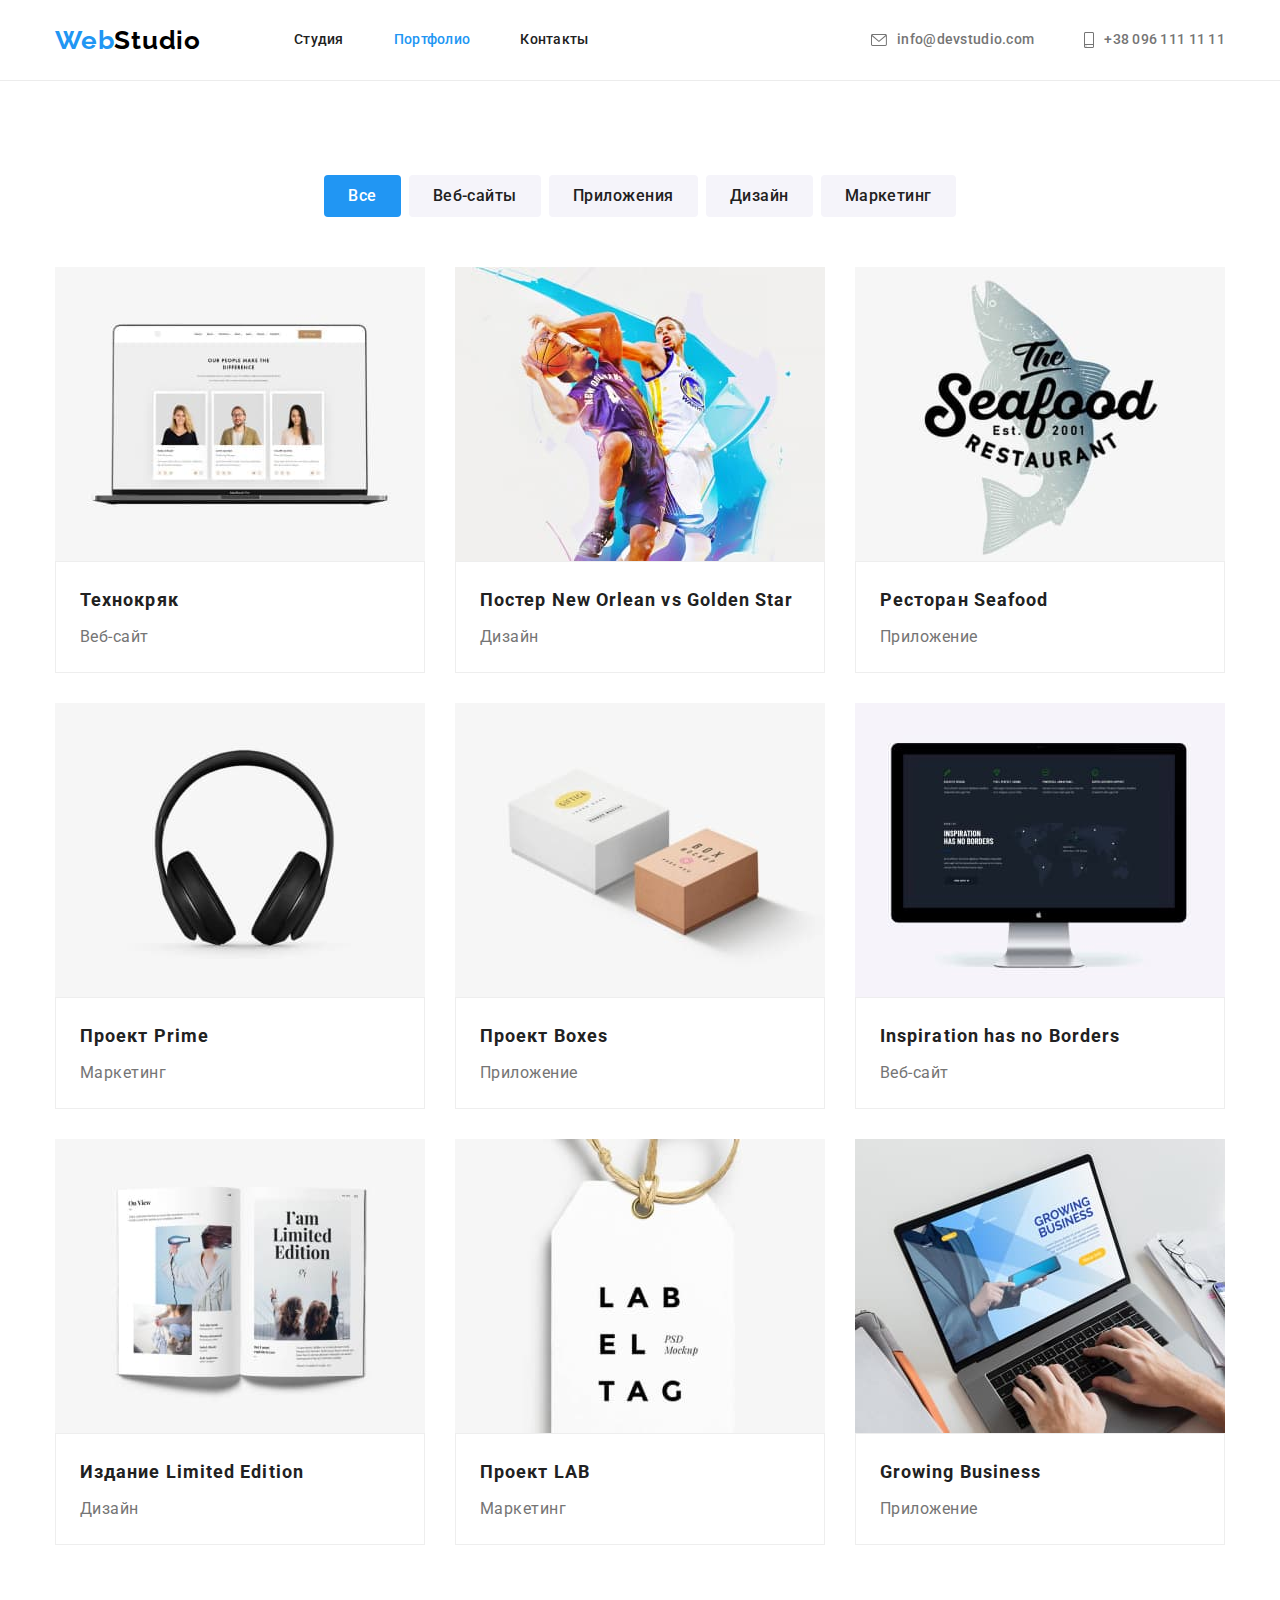
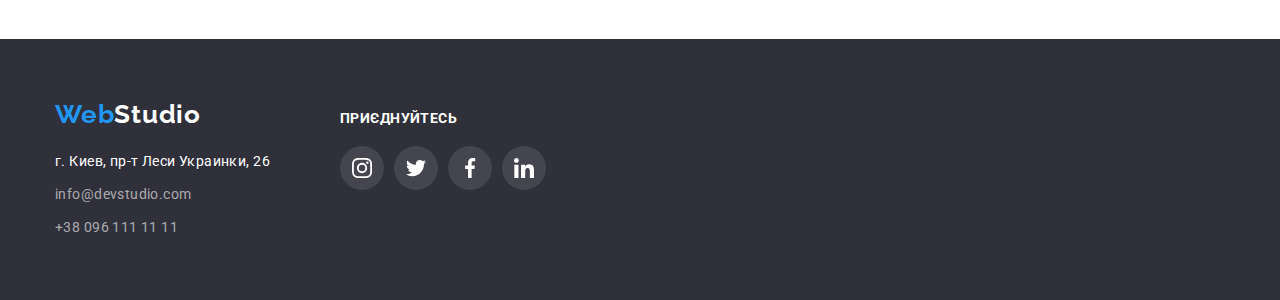
==== portfolio.html @ 7f467da7 "дз-5" ====
<!DOCTYPE html>
<html lang="en">

<head>
    <meta charset="UTF-8">
    <meta http-equiv="X-UA-Compatible" content="IE=edge">
    <meta name="viewport" content="width=device-width, initial-scale=1.0">
    <title>Document</title>
    <link rel="preconnect" href="https://fonts.googleapis.com">
    <link rel="preconnect" href="https://fonts.gstatic.com" crossorigin>
    <link
        href="https://fonts.googleapis.com/css2?family=Raleway:wght@700&family=Roboto:wght@400;500;700;900&display=swap"
        rel="stylesheet">
        <link rel="stylesheet" href="https://cdnjs.cloudflare.com/ajax/libs/modern-normalize/1.1.0/modern-normalize.min.css">
    <link rel="stylesheet" href="./css/styles.css">
</head>

<body class="body">

    <header class="header">
        <div class="container">
        <nav class="header-nav">
            <a href="./index.html" class="header-logo link"><span class="logo-web">Web</span>Studio</a>
            <ul class="header-list list">
                <li class="header-item"><a href="./index.html" class="header-link link">Студия</a></li>
                <li class="header-item"><a href="" class="header-link current link">Портфолио</a></li>
                <li class="header-item"><a href="" class="header-link link">Контакты</a></li>
            </ul>
        </nav>
        <ul class="header-list list">
            <li class="header-item">
                <a href="mailto:info@devstudio.com" class="header-mailto link">
                    <svg class="icon-mailto" width="16" height="12">
                        <use href="./imges/icons.svg#icon-envelope"></use>
                    </svg>
                    info@devstudio.com</a>
            </li>
            <li class="header-item">
                <a href="tel:+380961111111" class="header-tel link">
                    <svg class="icon-tel" width="10" height="16">
                        <use href="./imges/icons.svg#icon-smartphone"></use>
                    </svg>
                    +38 096 111 11 11</a>
            </li>
        </ul>
        </div>
    </header>

    <main>
        <section class="portfolio section">
            <div class="container">
        <h1 class="visually-hidden">Портфолио</h1>
        <ul class="portfolio-btn-list list">
            <li><button type="button" class="portfolio-btn all">Все</button></li>
            <li><button type="button" class="portfolio-btn">Веб-сайты</button></li>
            <li><button type="button" class="portfolio-btn">Приложения</button></li>
            <li><button type="button" class="portfolio-btn">Дизайн</button></li>
            <li><button type="button" class="portfolio-btn">Маркетинг</button></li>
        </ul>
        <ul class="portfolio-img-list list">
            <li class="portfolio-item">
                <a href="" class="portfolio-link link">
                    <img src="./imges/portfolio-1.jpg" alt="компъютер с сайтом" width="370" height="294" class="portfolio-img">
                        <div class="box-portfolio"> 
                            <h2 class="portfolio-title-name">Технокряк</h2>
                            <p class="portfolio-text">Веб-сайт</p></div></a></li>
            <li class="portfolio-item">
                <a href="" class="portfolio-link link">
                    <img src="./imges/portfolio-2.jpg" alt="два баскетболиста" width="370" height="294" class="portfolio-img">
                        <div class="box-portfolio"> 
                            <h2 class="portfolio-title-name">Постер New Orlean vs Golden Star</h2>
                            <p class="portfolio-text">Дизайн</p></div></a></li>
            <li class="portfolio-item">
                <a href="" class="portfolio-link link">
                    <img src="./imges/portfolio-3.jpg" alt="логотип с рыбой" width="370" height="294"class="portfolio-img">
                        <div class="box-portfolio"> 
                            <h2 class="portfolio-title-name">Ресторан Seafood</h2>
                            <p class="portfolio-text">Приложение</p></div></a></li>
            <li class="portfolio-item">
                <a href="" class="portfolio-link link">
                    <img src="./imges/portfolio-4.jpg" alt="наушники" width="370" height="294"class="portfolio-img">
                        <div class="box-portfolio"> 
                            <h2 class="portfolio-title-name">Проект Prime</h2>
                            <p class="portfolio-text">Маркетинг</p></div></a></li>
            <li class="portfolio-item">
                <a href="" class="portfolio-link link">
                    <img src="./imges/portfolio-5.jpg" alt="две коробки" width="370" height="294"class="portfolio-img">
                        <div class="box-portfolio"> 
                            <h2 class="portfolio-title-name">Проект Boxes</h2>
                            <p class="portfolio-text">Приложение</p></div></a></li>
            <li class="portfolio-item">
                <a href="" class="portfolio-link link">
                    <img src="./imges/portfolio-6.jpg" alt="монитор компъютера" width="370" height="294"class="portfolio-img">
                        <div class="box-portfolio"> 
                            <h2 class="portfolio-title-name">Inspiration has no Borders</h2>
                            <p class="portfolio-text">Веб-сайт</p></div></a></li>
            <li class="portfolio-item">
                <a href="" class="portfolio-link link">
                    <img src="./imges/portfolio-7.jpg" alt="открытый журнал" width="370" height="294"class="portfolio-img">
                        <div class="box-portfolio"> 
                            <h2 class="portfolio-title-name">Издание Limited Edition</h2>
                            <p class="portfolio-text">Дизайн</p></div></a></li>
            <li class="portfolio-item">
                <a href="" class="portfolio-link link">
                    <img src="./imges/portfolio-8.jpg" alt="бирка" width="370" height="294"class="portfolio-img">
                        <div class="box-portfolio"> 
                            <h2 class="portfolio-title-name">Проект LAB</h2>
                        <p class="portfolio-text">Маркетинг</p></div></a></li>
            <li class="portfolio-item">
                <a href="" class="portfolio-link link">
                    <img src="./imges/portfolio-9.jpg" alt="ноутбук" width="370" height="294"class="portfolio-img">
                        <div class="box-portfolio"> 
                            <h2 class="portfolio-title-name">Growing Business</h2>
                        <p class="portfolio-text">Приложение</p></div></a></li>
        </ul>
        </div>
        </section>
    </main>

    <footer class="footer">
        <div class="footer-box container">
            <div class="footer-bloc">
                <a href="./index.html" class="header-logo-footer link"><span class="logo-web">Web</span>Studio</a>
                <address class="footer-address">
                    <ul class="footer-list list">
                        <li class="footer-item">
                            <a href="https://goo.gl/maps/8jE5HyTVYEjCZsJu9" target="_blank"
                                rel="noopener noreferrer nofollow" class="link-addres link">г. Киев, пр-т Леси Украинки,
                                26</a>
                        </li>
                        <li class="footer-item">
                            <a href="mailto:info@devstudio.com" class="footer-mailto link">info@devstudio.com</a>
                        </li>
                        <li class="footer-item">
                            <a href="tel:+380961111111" class="footer-tel link">+38 096 111 11 11</a>
                        </li>
                    </ul>
                </address>
            </div>
            <div class="social-networks">
                <h3 class="social-networks-title">приєднуйтесь</h3>
                <ul class="social-networks-list list">
                    <li class="social-networks-item">
                        <a href="" class="social-networks-link link">
                            <svg class="social-networks-icon" width="20" height="20">
                                <use href="./imges/icons.svg#icon-instagram"></use>
                            </svg>
                        </a>
                    </li>
                    <li class="social-networks-item">
                        <a href="" class="social-networks-link link">
                            <svg class="social-networks-icon" width="20" height="20">
                                <use href="./imges/icons.svg#icon-twitter"></use>
                            </svg></a>
                    </li>
                    <li class="social-networks-item">
                        <a href="" class="social-networks-link link">
                            <svg class="social-networks-icon" width="20" height="20">
                                <use href="./imges/icons.svg#icon-facebook"></use>
                        </a>
                    </li>
                    <li class="social-networks-item">
                        <a href="" class="social-networks-link link">
                            <svg class="social-networks-icon" width="20" height="20">
                                <use href="./imges/icons.svg#icon-linkedin"></use></a>
                    </li>
                </ul>
            </div>
        </div>
    </footer>
    </body>
    
    </html>
---- css/styles.css ----
:root{
    --color-text:#757575;
    --color-title:#212121;
    --color-link: #2196F3;
}

.body{
    font-family:'Roboto', sans-serif;

}

.container{
        /* width: 100%;
        max-width: 1200px; */
        width: 1200px;
        margin-left: auto;
        margin-right: auto;
        padding-left: 15px;
        padding-right: 15px;
}

p,
h1,
h2,
h3,
h4,
h5,
h6 {
        margin: 0;
}

ul{
        margin: 0;
        padding-left: 0;
}

img {
       display: block;
}

.list{
    list-style: none;
}

.link {
    text-decoration: none;
}

.visually-hidden {
    position: absolute;
    white-space: nowrap;
    width: 1px;
    height: 1px;
    overflow: hidden;
    border: 0;
    padding: 0;
    clip: rect(0 0 0 0);
    clip-path: inset(50%);
    margin: -1px;
}

.section{
        padding-bottom: 94px;
        padding-top: 94px;
}

/*-------------------HEADER-------------------*/
.header-nav {
        display: flex;
        align-items: center;
}
.header-list {
        display: flex;
        align-items: center;
        gap: 50px;
}

.header > .container{
        display: flex;
        
}

.header{

        border-bottom: #ECECEC 1px solid;
}

.header-logo{
        margin-right: 93px;
        font-family: 'Raleway';
        font-style: normal;
        font-weight: 700;
        font-size: 26px;
        line-height: 1.19;
        letter-spacing: 0.03em;
        color: #000000;
}

.logo-web{
        
        font-family: 'Raleway';
        font-style: normal;
        font-weight: 700;
        font-size: 26px;
        line-height: 1.19;
        letter-spacing: 0.03em;
        color: var(--color-link);
}
.header-link{
        display: block;
        padding-top: 32px;
        padding-bottom: 32px;

        font-weight: 500;
        font-size: 14px;
        line-height: 1.14;
        letter-spacing: 0.02em;
        color: var(--color-title);
}
.current{
color: var(--color-link);
}

.header-link:hover,
.header-link:focus{
    color: var(--color-link);
}

.header-tel{
        padding-top: 32px;
        padding-bottom: 32px;

        font-weight: 500;
        font-size: 14px;
        line-height: 1.14;
        letter-spacing: 0.02em;
        color: var(--color-text);
        display: flex;
        align-items: center;
}

.header-mailto:hover,
.header-mailto:focus,
.header-tel:hover,
.header-tel:focus{
    color: var(--color-link);
}

.header-list{
        margin-left: auto;
}

.header-mailto{
        padding-top: 32px;
        padding-bottom: 32px;
                
        font-weight: 500;
        font-size: 14px;
        line-height: 1.14;
        letter-spacing: 0.02em;
        color: var(--color-text);
        display: flex;
        align-items: center;
}

.icon-mailto{
        margin-right: 10px;
        fill: currentColor;
}

.icon-tel{
        margin-right: 10px;
        fill: currentColor;

}

/*--------------------MAINE-------------------*/


.hero{ 
        background-color: #2F303A;
        background-color: #2F303A;
        background-image: linear-gradient(rgba(47, 55, 58, 0.4), rgba(47, 55, 58, 0.4)), url(../imges/hero-bg.jpg);
        margin-left: auto;
        margin-right: auto;
        background-repeat: no-repeat;
        background-position: center;
        background-size: cover;
        max-width: 1600px;
        height: 600px;
        padding-top: 200px;
        padding-bottom: 200px;
}


.hero-title{
        margin-bottom: 30px;
        margin-right: auto;
        margin-left: auto;
        width: 696px;

        font-weight: 900;
        font-size: 44px;
        line-height: 1.36;
        text-align: center;
        letter-spacing: 0.06em;
        text-transform: uppercase;
        color: #FFFFFF;
}

.hero-btn{
        display: inline-block;
        margin: 0 auto;
        padding: 10px 32px;
        border-color: transparent;
        border-radius: 4px;

        font-weight: 700;
        font-size: 16px;
        line-height: 1.88;
        display: flex;
        align-items: center;
        text-align: center;
        letter-spacing: 0.06em;
        color: #FFFFFF;
        cursor: pointer;
        background-color:var(--color-link);
}
.hero-btn:hover,
.hero-btn:focus{
        background-color: #188CE8;
}

.benefits-list{
        display: flex;
}

.benefits-item{
        width: 270px;
        margin-right: 30px;
}

.benefits-item:nth-child(4n){
        margin-right: 0;
}

.thumb{
        width: 270px;
        height: 120px;
        background-color: #F5F4FA;
        display: flex;
        align-items: center;
        justify-content: center;
        margin-bottom: 30px;
}

.benefits-title {
        Font style: Bold;
        font-size: 14px;
        line-height: 1.14;
        letter-spacing: 0.03em;
        text-transform: uppercase;
        color: var(--color-title);
}
.benefits-text{
        margin-top: 10px;

        font-size: 14px;
        line-height: 1.71;
        letter-spacing: 0.03em;
        color: var(--color-text);
}

.about{
        padding-bottom: 94px;
}

.about-title{
        margin-bottom: 50px;

        font-size: 36px;
        line-height: 1.17;
        text-align: center;
        letter-spacing: 0.03em;
        color: var(--color-title);
}
.about-list{
        display: flex;
        gap: 30px;
}

.team{  
        background-color: #F5F4FA;
}


.team-soc{
        display: flex;
        justify-content: center;
        gap: 10px;
}

.team-soc-link{
        width: 44px;
        height: 44px;
        border-radius: 50%;
        display: flex;
        align-items: center;
        justify-content: center;
        fill:#afb1b8;
}

.team-soc-link:hover,
.team-soc-link:focus{
        background-color:#2196F3;
        fill: #FFFFFF;
}

.team-list{
        display: flex;
        gap: 30px;
}

.team-title{
        margin-bottom: 50px;
        font-size: 36px;
        line-height: 1.17;
        text-align: center;
        letter-spacing: 0.03em;
        color: var(--color-title);
}

.team-item{
        background-color: #FFFFFF;
        box-shadow: 0px 1px 3px rgba(0, 0, 0, 0.12), 0px 1px 1px rgba(0, 0, 0, 0.14), 0px 2px 1px rgba(0, 0, 0, 0.2);
        border-radius: 0px 0px 4px 4px;
}

.team-name{
        margin-bottom: 10px;

        font-weight: 500;
        font-size: 16px;
        line-height: 1.19;
        text-align: center;
        letter-spacing: 0.03em;
        color: var(--color-title);
}

.team-text{
        margin-bottom: 16px;
        font-size: 16px;
        line-height: 1.19;
        text-align: center;
        letter-spacing: 0.03em;
        color: var(--color-text);
}

.team-box{
        padding: 30px 0;
}


.clients-title{
        margin-bottom: 50px;
        font-size: 36px;
        line-height: 1.17;
        text-align: center;
        letter-spacing: 0.03em;
        color: var(--color-title);
}
.clients-list{
        display: flex;
        gap: 30px;
}
.clients-item{
        display: flex;
        justify-content: center;
        align-items: center;

}
.clients-link {
        display: flex;
        justify-content: center;
        align-items: center;
        fill: #AFB1B8;
        width: 170px;
        height: 92px;
        border: 1px solid #AFB1B8;
        border-radius: 4px;
}

.clients-link:hover,
.clients-link:focus {
        fill: var(--color-link);
        border: 1px solid var(--color-link);
}



/*-------------------------FOOTER---------------*/
.footer{
        background-color: #2F303A;
        padding: 60px 0;
}
.link-addres{
        font-style: normal;
        font-size: 14px;
        line-height: 1.71;
        letter-spacing: 0.03em;
        color: #FFFFFF;
}
.footer-item{
        margin-bottom: 9px
}
.footer-item:nth-last-child(-n+1){
        margin-bottom: 0;
}

.footer-mailto,
.footer-tel{
        font-style: normal;
        font-size: 14px;
        line-height: 1.71;
        letter-spacing: 0.03em;
        color: rgba(255, 255, 255, 0.6);
}
.link-addres:hover,
.link-addres:focus,
.footer-mailto:hover,
.footer-mailto:focus,
.footer-tel:hover,
.footer-tel:focus {
    color:#FFFFFF ;
}

.footer-bloc{


        margin-right: 70px;
}

.social-networks-title{
        font-weight: 700;
        font-size: 14px;
        line-height: 16px;
        letter-spacing: 0.03em;
        text-transform: uppercase;
        color: #FFFFFF;
        margin-bottom: 20px;
}

.social-networks-list {
        display: flex;
        width: 206px;
}

.social-networks-link {
        width: 44px;
        height: 44px;
        border-radius: 50%;
        background-color: rgba(255, 255, 255, 0.1);
        display: flex;
        align-items: center;
        justify-content: center;
        fill: #FFFFFF;
}

.social-networks-link:hover,
.social-networks-link:focus {
        background-color: #2196F3;
}

.social-networks-list {
        display: flex;
        gap: 10px;
}

.footer-box{
        display: flex;
        align-items: baseline;
}




/*-------------------------PORTFOLIO---------------*/

.header-link-portfolio{
        color: #2196F3;
}

.portfolio-btn-list{
        margin-bottom: 50px;
        display: flex;
        justify-content: center;
        gap: 8px;
}

.box-portfolio{
        padding: 20px 24px;
        border: 1px solid #EEEEEE;
        background: #FFFFFF;
        }



.portfolio-btn{
        padding: 6px 22px;
        
        font-weight: 500;
        font-size: 16px;
        line-height: 1.62;
        text-align: center;
        letter-spacing: 0.03em;
        color: var(--color-title);
        cursor: pointer;
        background-color: #F5F4FA;
        border-radius: 4px;
        border-color: transparent;
}

.all{
        font-weight: 500;
        font-size: 16px;
        line-height: 1.62;
        text-align: center;
        letter-spacing: 0.03em;
        color: #FFFFFF;
        cursor: pointer;
        background-color: #2196F3;
}
.portfolio-btn:hover,
.portfolio-btn:focus{
        color: #FFFFFF;
        background-color: #2196F3;
        box-shadow: 0px 3px 1px rgba(0, 0, 0, 0.1), 0px 1px 2px rgba(0, 0, 0, 0.08), 0px 2px 2px rgba(0, 0, 0, 0.12);
}

.portfolio-link{
        display: block;
}

.portfolio-link:hover,
.portfolio-link:focus {
        box-shadow: 0px 1px 1px rgba(0, 0, 0, 0.12), 0px 4px 4px rgba(0, 0, 0, 0.06), 1px 4px 6px rgba(0, 0, 0, 0.16);
}

.portfolio-title-name{
        margin-bottom: 4px;

        font-size: 18px;
        line-height: 2;
        letter-spacing: 0.06em;
        color: var(--color-title);

}

.portfolio-text{
        font-size: 16px;
        line-height: 1.88;
        letter-spacing: 0.03em;
        cursor: pointer;
        color: var(--color-text);
}


.portfolio-img-list{
        display: flex;
        flex-wrap: wrap; 
        gap: 30px;     
}


.header-logo-footer{
        margin-bottom: 20px;
        display: inline-block;

        font-family: 'Raleway';
        font-style: normal;
        font-weight: 700;
        font-size: 26px;
        line-height: 1.19;
        letter-spacing: 0.03em;
        color: #FFFFFF;
}
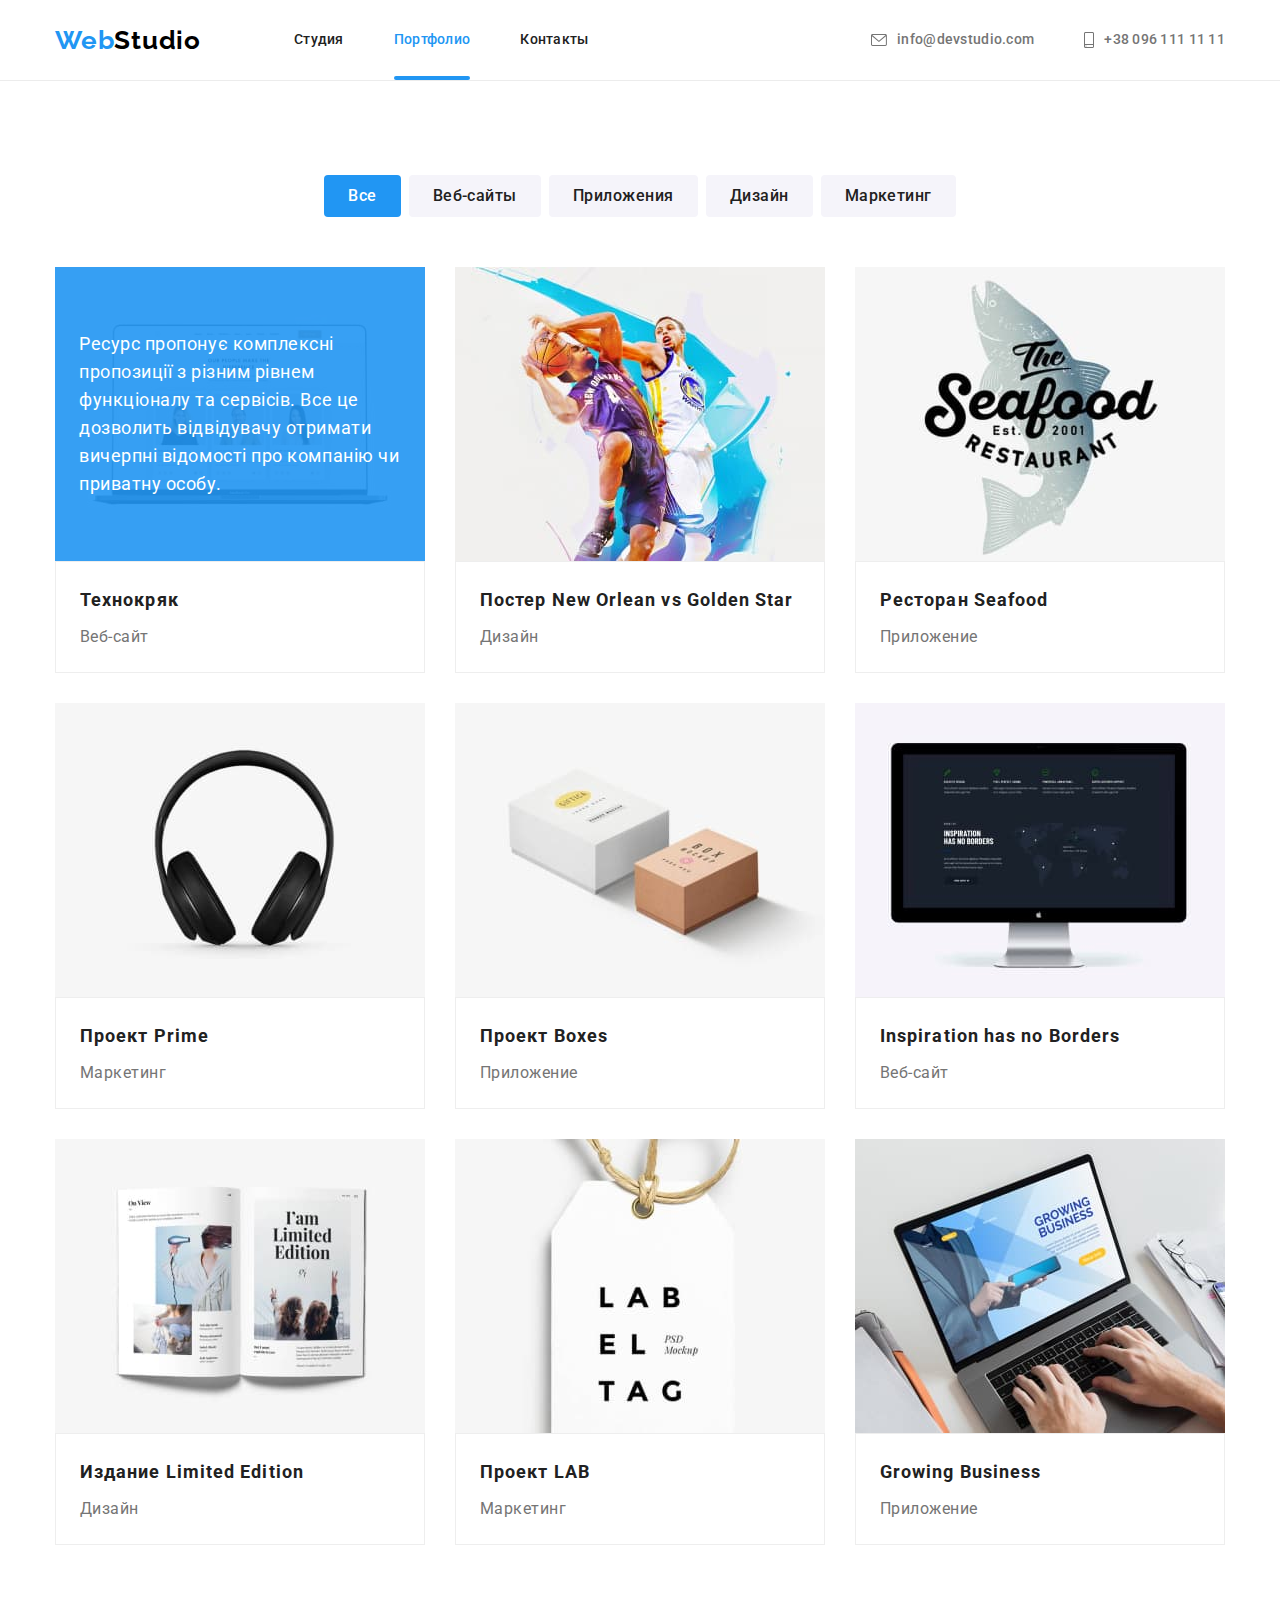
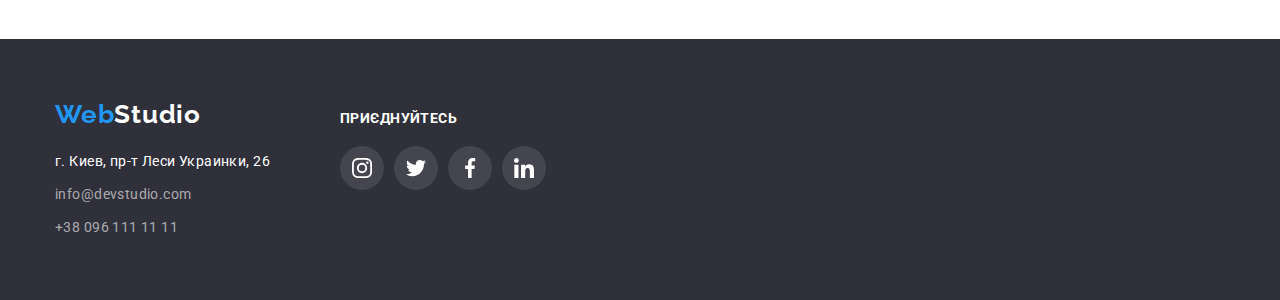
==== commit f3ff69b5: "changes" ====
--- a/portfolio.html
+++ b/portfolio.html
@@ -59,8 +59,12 @@
         </ul>
         <ul class="portfolio-img-list list">
             <li class="portfolio-item">
-                <a href="" class="portfolio-link link">
-                    <img src="./imges/portfolio-1.jpg" alt="компъютер с сайтом" width="370" height="294" class="portfolio-img">
+                <div class="portfolio-wrap">
+                    <a href="" class="portfolio-link link">
+                        <img src="./imges/portfolio-1.jpg" alt="компъютер с сайтом" width="370" height="294" class="portfolio-img">
+                        <p class="portfolio-description">Ресурс пропонує комплексні пропозиції з різним рівнем функціоналу та сервісів. Все це дозволить відвідувачу отримати
+                        вичерпні відомості про компанію чи приватну особу.</p>
+                    </div>
                         <div class="box-portfolio"> 
                             <h2 class="portfolio-title-name">Технокряк</h2>
                             <p class="portfolio-text">Веб-сайт</p></div></a></li>
--- a/css/styles.css
+++ b/css/styles.css
@@ -116,9 +116,23 @@
         line-height: 1.14;
         letter-spacing: 0.02em;
         color: var(--color-title);
+        transition: color 250ms cubic-bezier(0.4, 0, 0.2, 1);
+        
 }
 .current{
 color: var(--color-link);
+position: relative;
+}
+
+.current::after {
+        content:'';
+        width: 100%;
+        height: 4px;
+        background: var(--color-link);
+        border-radius: 2px;
+        position: absolute;
+        bottom: 0;
+        right: 0;
 }
 
 .header-link:hover,
@@ -137,6 +151,7 @@
         color: var(--color-text);
         display: flex;
         align-items: center;
+        transition: color 250ms cubic-bezier(0.4, 0, 0.2, 1);
 }
 
 .header-mailto:hover,
@@ -161,6 +176,7 @@
         color: var(--color-text);
         display: flex;
         align-items: center;
+        transition: color 250ms cubic-bezier(0.4, 0, 0.2, 1);
 }
 
 .icon-mailto{
@@ -225,6 +241,7 @@
         color: #FFFFFF;
         cursor: pointer;
         background-color:var(--color-link);
+        transition: background-color 250ms cubic-bezier(0.4, 0, 0.2, 1);
 }
 .hero-btn:hover,
 .hero-btn:focus{
@@ -289,6 +306,28 @@
         gap: 30px;
 }
 
+.about-item-wrap{
+        position: relative;
+}
+
+.about-text{
+        font-weight: 700;
+        font-size: 14px;
+        line-height: 1.14;
+        text-align: center;
+        letter-spacing: 0.03em;
+        text-transform: uppercase;
+        color: #FFFFFF;
+        background-color: rgba(47, 48, 58, 0.8);
+        width: 100%;
+        min-height: 70px;
+        display: flex;
+        align-items: center;
+        justify-content: center;
+        position: absolute;
+        bottom: 0;
+}
+
 .team{  
         background-color: #F5F4FA;
 }
@@ -308,6 +347,7 @@
         align-items: center;
         justify-content: center;
         fill:#afb1b8;
+        transition: fill 250ms cubic-bezier(0.4, 0, 0.2, 1), background-color 250ms cubic-bezier(0.4, 0, 0.2, 1);
 }
 
 .team-soc-link:hover,
@@ -388,6 +428,7 @@
         height: 92px;
         border: 1px solid #AFB1B8;
         border-radius: 4px;
+        transition: fill 250ms cubic-bezier(0.4, 0, 0.2, 1), border 250ms cubic-bezier(0.4, 0, 0.2, 1);
 }
 
 .clients-link:hover,
@@ -424,6 +465,8 @@
         line-height: 1.71;
         letter-spacing: 0.03em;
         color: rgba(255, 255, 255, 0.6);
+        transition: color 250ms cubic-bezier(0.4, 0, 0.2, 1);
+       
 }
 .link-addres:hover,
 .link-addres:focus,
@@ -435,9 +478,7 @@
 }
 
 .footer-bloc{
-
-
-        margin-right: 70px;
+margin-right: 70px;
 }
 
 .social-networks-title{
@@ -464,6 +505,7 @@
         align-items: center;
         justify-content: center;
         fill: #FFFFFF;
+        transition: background-color 250ms cubic-bezier(0.4, 0, 0.2, 1);
 }
 
 .social-networks-link:hover,
@@ -502,7 +544,6 @@
         border: 1px solid #EEEEEE;
         background: #FFFFFF;
         }
-
 
 
 .portfolio-btn{
@@ -518,6 +559,7 @@
         background-color: #F5F4FA;
         border-radius: 4px;
         border-color: transparent;
+        transition: background-color 250ms cubic-bezier(0.4, 0, 0.2, 1), color 250ms cubic-bezier(0.4, 0, 0.2, 1), box-shadow 250ms cubic-bezier(0.4, 0, 0.2, 1);
 }
 
 .all{
@@ -537,13 +579,37 @@
         box-shadow: 0px 3px 1px rgba(0, 0, 0, 0.1), 0px 1px 2px rgba(0, 0, 0, 0.08), 0px 2px 2px rgba(0, 0, 0, 0.12);
 }
 
+.portfolio-wrap {
+        position: relative;
+}
+
+.portfolio-description {
+        position: absolute;
+        padding: 63px 24px;
+
+        font-size: 18px;
+        line-height: 1.56;
+        letter-spacing: 0.03em;
+        color: #FFFFFF;
+        background-color: rgba(33, 150, 243, 0.9);
+        width: 100%;
+        height: 100%;
+        
+        transform: translate(0) 250ms cubic-bezier(0.4, 0, 0.2, 1);
+        bottom: 0;
+        left: 0;
+}
+
 .portfolio-link{
         display: block;
+        transition: box-shadow 250ms cubic-bezier(0.4, 0, 0.2, 1);
+
 }
 
 .portfolio-link:hover,
 .portfolio-link:focus {
         box-shadow: 0px 1px 1px rgba(0, 0, 0, 0.12), 0px 4px 4px rgba(0, 0, 0, 0.06), 1px 4px 6px rgba(0, 0, 0, 0.16);
+        transform: translate(100%);
 }
 
 .portfolio-title-name{
@@ -553,8 +619,11 @@
         line-height: 2;
         letter-spacing: 0.06em;
         color: var(--color-title);
-
-}
+}
+
+
+
+
 
 .portfolio-text{
         font-size: 16px;
@@ -563,6 +632,7 @@
         cursor: pointer;
         color: var(--color-text);
 }
+        
 
 
 .portfolio-img-list{
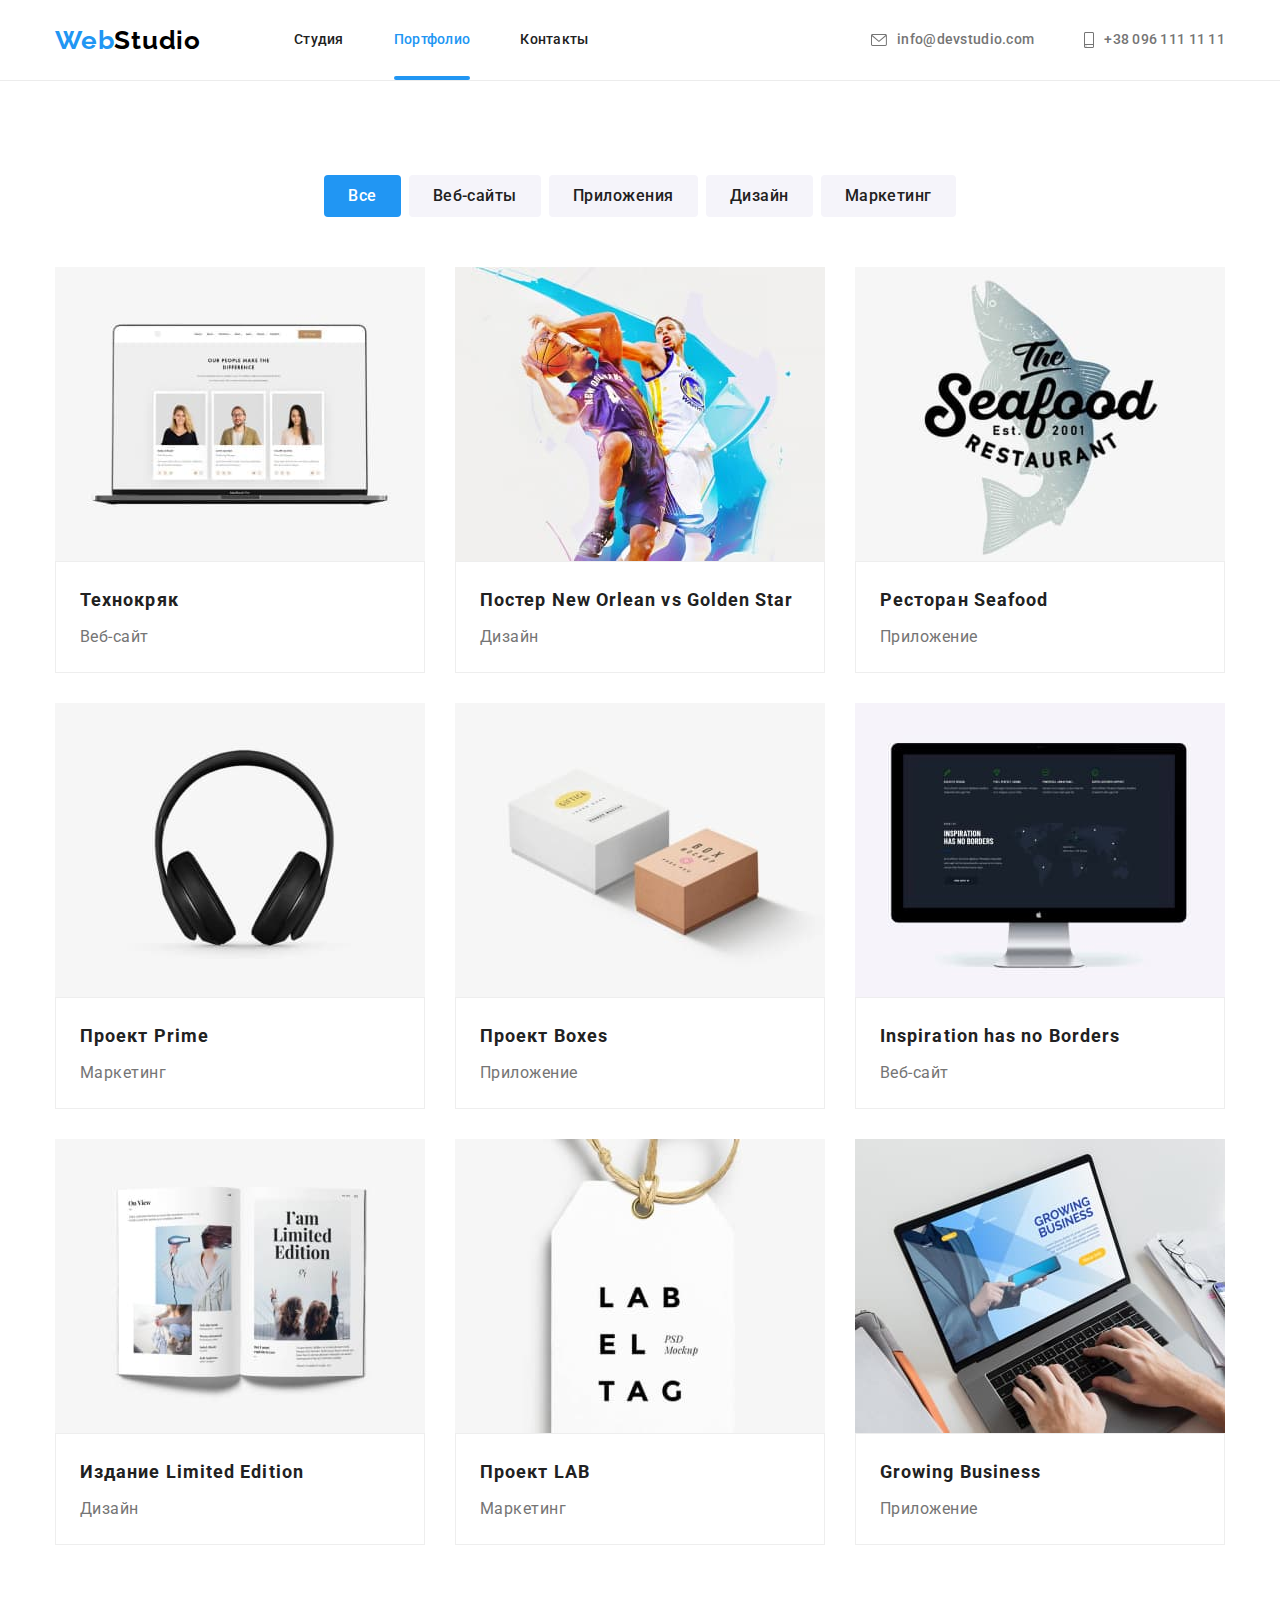
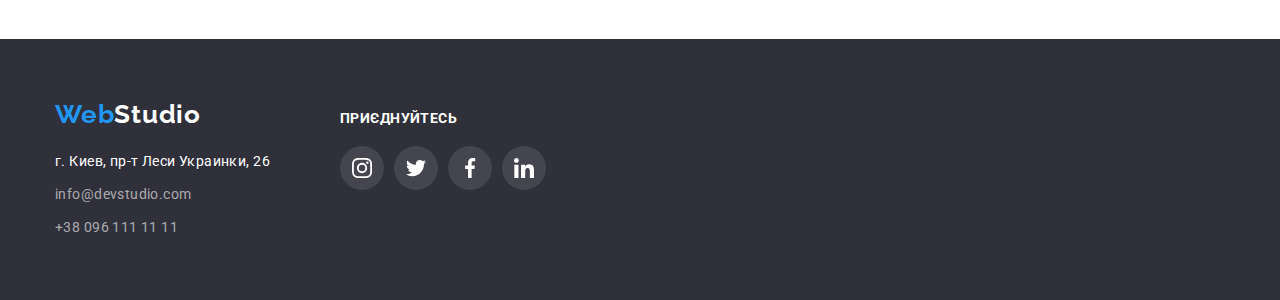
==== commit def6326a: "changes" ====
--- a/portfolio.html
+++ b/portfolio.html
@@ -59,61 +59,110 @@
         </ul>
         <ul class="portfolio-img-list list">
             <li class="portfolio-item">
-                <div class="portfolio-wrap">
-                    <a href="" class="portfolio-link link">
+                <a href="" class="portfolio-link link">
+                    <div class="portfolio-wrap">
                         <img src="./imges/portfolio-1.jpg" alt="компъютер с сайтом" width="370" height="294" class="portfolio-img">
                         <p class="portfolio-description">Ресурс пропонує комплексні пропозиції з різним рівнем функціоналу та сервісів. Все це дозволить відвідувачу отримати
                         вичерпні відомості про компанію чи приватну особу.</p>
                     </div>
-                        <div class="box-portfolio"> 
-                            <h2 class="portfolio-title-name">Технокряк</h2>
-                            <p class="portfolio-text">Веб-сайт</p></div></a></li>
-            <li class="portfolio-item">
-                <a href="" class="portfolio-link link">
-                    <img src="./imges/portfolio-2.jpg" alt="два баскетболиста" width="370" height="294" class="portfolio-img">
-                        <div class="box-portfolio"> 
-                            <h2 class="portfolio-title-name">Постер New Orlean vs Golden Star</h2>
-                            <p class="portfolio-text">Дизайн</p></div></a></li>
-            <li class="portfolio-item">
-                <a href="" class="portfolio-link link">
-                    <img src="./imges/portfolio-3.jpg" alt="логотип с рыбой" width="370" height="294"class="portfolio-img">
-                        <div class="box-portfolio"> 
+                    <div class="box-portfolio"> 
+                        <h2 class="portfolio-title-name">Технокряк</h2>
+                        <p class="portfolio-text">Веб-сайт</p></div></a></li>
+            
+            <li class="portfolio-item">
+                <a href="" class="portfolio-link link">
+                    <div class="portfolio-wrap">
+                        <img src="./imges/portfolio-2.jpg" alt="два баскетболиста" width="370" height="294" class="portfolio-img">
+                        <p class="portfolio-description">Ресурс пропонує комплексні пропозиції з різним рівнем функціоналу та сервісів. Все це
+                        дозволить відвідувачу отримати
+                        вичерпні відомості про компанію чи приватну особу.</p>
+                    </div>
+                    <div class="box-portfolio"> 
+                        <h2 class="portfolio-title-name">Постер New Orlean vs Golden Star</h2>
+                        <p class="portfolio-text">Дизайн</p></div></a></li>
+            
+            <li class="portfolio-item">
+                <a href="" class="portfolio-link link">
+                    <div class="portfolio-wrap">
+                        <img src="./imges/portfolio-3.jpg" alt="логотип с рыбой" width="370" height="294"class="portfolio-img">
+                        <p class="portfolio-description">Ресурс пропонує комплексні пропозиції з різним рівнем функціоналу та сервісів. Все це
+                        дозволить відвідувачу отримати
+                        вичерпні відомості про компанію чи приватну особу.</p>
+                        </div>
+                    <div class="box-portfolio"> 
                             <h2 class="portfolio-title-name">Ресторан Seafood</h2>
                             <p class="portfolio-text">Приложение</p></div></a></li>
-            <li class="portfolio-item">
-                <a href="" class="portfolio-link link">
-                    <img src="./imges/portfolio-4.jpg" alt="наушники" width="370" height="294"class="portfolio-img">
-                        <div class="box-portfolio"> 
+            
+            <li class="portfolio-item">
+                <a href="" class="portfolio-link link">
+                    <div class="portfolio-wrap">
+                        <img src="./imges/portfolio-4.jpg" alt="наушники" width="370" height="294"class="portfolio-img">
+                        <p class="portfolio-description">Ресурс пропонує комплексні пропозиції з різним рівнем функціоналу та сервісів. Все це
+                        дозволить відвідувачу отримати
+                        вичерпні відомості про компанію чи приватну особу.</p>
+                    </div>
+                    <div class="box-portfolio"> 
                             <h2 class="portfolio-title-name">Проект Prime</h2>
                             <p class="portfolio-text">Маркетинг</p></div></a></li>
-            <li class="portfolio-item">
-                <a href="" class="portfolio-link link">
-                    <img src="./imges/portfolio-5.jpg" alt="две коробки" width="370" height="294"class="portfolio-img">
-                        <div class="box-portfolio"> 
+
+            <li class="portfolio-item">
+                <a href="" class="portfolio-link link">
+                    <div class="portfolio-wrap">
+                        <img src="./imges/portfolio-5.jpg" alt="две коробки" width="370" height="294"class="portfolio-img">
+                        <p class="portfolio-description">Ресурс пропонує комплексні пропозиції з різним рівнем функціоналу та сервісів. Все це
+                        дозволить відвідувачу отримати
+                        вичерпні відомості про компанію чи приватну особу.</p>
+                    </div>
+                    <div class="box-portfolio"> 
                             <h2 class="portfolio-title-name">Проект Boxes</h2>
                             <p class="portfolio-text">Приложение</p></div></a></li>
-            <li class="portfolio-item">
-                <a href="" class="portfolio-link link">
-                    <img src="./imges/portfolio-6.jpg" alt="монитор компъютера" width="370" height="294"class="portfolio-img">
-                        <div class="box-portfolio"> 
+
+            <li class="portfolio-item">
+                <a href="" class="portfolio-link link">
+                    <div class="portfolio-wrap">
+                        <img src="./imges/portfolio-6.jpg" alt="монитор компъютера" width="370" height="294"class="portfolio-img">
+                        <p class="portfolio-description">Ресурс пропонує комплексні пропозиції з різним рівнем функціоналу та сервісів. Все це
+                        дозволить відвідувачу отримати
+                        вичерпні відомості про компанію чи приватну особу.</p>
+                    </div>
+                    <div class="box-portfolio"> 
                             <h2 class="portfolio-title-name">Inspiration has no Borders</h2>
                             <p class="portfolio-text">Веб-сайт</p></div></a></li>
-            <li class="portfolio-item">
-                <a href="" class="portfolio-link link">
-                    <img src="./imges/portfolio-7.jpg" alt="открытый журнал" width="370" height="294"class="portfolio-img">
-                        <div class="box-portfolio"> 
+
+            <li class="portfolio-item">
+                
+                <a href="" class="portfolio-link link">
+                    <div class="portfolio-wrap">
+                        <img src="./imges/portfolio-7.jpg" alt="открытый журнал" width="370" height="294"class="portfolio-img">
+                        <p class="portfolio-description">Ресурс пропонує комплексні пропозиції з різним рівнем функціоналу та сервісів. Все це
+                        дозволить відвідувачу отримати
+                        вичерпні відомості про компанію чи приватну особу.</p>
+                    </div>
+                    <div class="box-portfolio"> 
                             <h2 class="portfolio-title-name">Издание Limited Edition</h2>
                             <p class="portfolio-text">Дизайн</p></div></a></li>
-            <li class="portfolio-item">
-                <a href="" class="portfolio-link link">
-                    <img src="./imges/portfolio-8.jpg" alt="бирка" width="370" height="294"class="portfolio-img">
-                        <div class="box-portfolio"> 
+
+            <li class="portfolio-item">
+                <a href="" class="portfolio-link link">
+                    <div class="portfolio-wrap">
+                        <img src="./imges/portfolio-8.jpg" alt="бирка" width="370" height="294"class="portfolio-img">
+                        <p class="portfolio-description">Ресурс пропонує комплексні пропозиції з різним рівнем функціоналу та сервісів. Все це
+                        дозволить відвідувачу отримати
+                        вичерпні відомості про компанію чи приватну особу.</p>
+                    </div>
+                    <div class="box-portfolio"> 
                             <h2 class="portfolio-title-name">Проект LAB</h2>
                         <p class="portfolio-text">Маркетинг</p></div></a></li>
-            <li class="portfolio-item">
-                <a href="" class="portfolio-link link">
-                    <img src="./imges/portfolio-9.jpg" alt="ноутбук" width="370" height="294"class="portfolio-img">
-                        <div class="box-portfolio"> 
+
+            <li class="portfolio-item">   
+                <a href="" class="portfolio-link link">
+                    <div class="portfolio-wrap">
+                        <img src="./imges/portfolio-9.jpg" alt="ноутбук" width="370" height="294"class="portfolio-img">
+                        <p class="portfolio-description">Ресурс пропонує комплексні пропозиції з різним рівнем функціоналу та сервісів. Все це
+                        дозволить відвідувачу отримати
+                        вичерпні відомості про компанію чи приватну особу.</p>
+                    </div>
+                    <div class="box-portfolio"> 
                             <h2 class="portfolio-title-name">Growing Business</h2>
                         <p class="portfolio-text">Приложение</p></div></a></li>
         </ul>
--- a/css/styles.css
+++ b/css/styles.css
@@ -63,6 +63,55 @@
         padding-bottom: 94px;
         padding-top: 94px;
 }
+
+.backdrop{
+        position: fixed;
+        top: 0;
+        width: 100%;
+        height: 100%;
+        background-color: rgba(0, 0, 0, 0.2);
+        transition: opacity 250ms cubic-bezier(0.4, 0, 0.2, 1), visibility 250ms cubic-bezier(0.4, 0, 0.2, 1);
+}
+
+.backdrop.is-hidden .modal{
+        transform: translate(-50%, -50%) scale(1.2);
+}
+
+.is-hidden{
+        visibility: hidden;
+        opacity: 0;
+        pointer-events: none;
+}
+
+.modal{
+        width: 528px;
+        min-height: 581px;
+        background: #FFFFFF;
+        box-shadow: 0px 1px 3px rgba(0, 0, 0, 0.12), 0px 1px 1px rgba(0, 0, 0, 0.14), 0px 2px 1px rgba(0, 0, 0, 0.2);
+        border-radius: 4px;
+        position: absolute;
+        top: 50%;
+        left: 50%;
+        transform: translate(-50%, -50%);
+        transition: transform 250ms cubic-bezier(0.4, 0, 0.2, 1);
+}
+
+.button-modal{
+        width: 30px;
+        height: 30px;
+        background: #FFFFFF;
+        border: 1px solid rgba(0, 0, 0, 0.1);
+        border-radius: 50%;
+        position: absolute;
+        top: 8px;
+        right: 8px;
+        display: flex;
+        align-items: center;
+        justify-content: center;
+        
+}
+
+
 
 /*-------------------HEADER-------------------*/
 .header-nav {
@@ -581,6 +630,7 @@
 
 .portfolio-wrap {
         position: relative;
+        overflow: hidden;
 }
 
 .portfolio-description {
@@ -592,12 +642,18 @@
         letter-spacing: 0.03em;
         color: #FFFFFF;
         background-color: rgba(33, 150, 243, 0.9);
-        width: 100%;
         height: 100%;
         
-        transform: translate(0) 250ms cubic-bezier(0.4, 0, 0.2, 1);
-        bottom: 0;
+        transform: translateY(100%);
+        transition: transform 250ms cubic-bezier(0.4, 0, 0.2, 1);
+        top: 0;
         left: 0;
+        
+}
+
+.portfolio-item:hover .portfolio-description,
+.portfolio-item:focus .portfolio-description{
+        transform: translateY(0);
 }
 
 .portfolio-link{
@@ -608,9 +664,9 @@
 
 .portfolio-link:hover,
 .portfolio-link:focus {
-        box-shadow: 0px 1px 1px rgba(0, 0, 0, 0.12), 0px 4px 4px rgba(0, 0, 0, 0.06), 1px 4px 6px rgba(0, 0, 0, 0.16);
-        transform: translate(100%);
-}
+        box-shadow: 0px 1px 1px rgba(0, 0, 0, 0.12), 0px 4px 4px rgba(0, 0, 0, 0.06), 1px 4px 6px rgba(0, 0, 0, 0.16);       
+}
+
 
 .portfolio-title-name{
         margin-bottom: 4px;
@@ -620,9 +676,6 @@
         letter-spacing: 0.06em;
         color: var(--color-title);
 }
-
-
-
 
 
 .portfolio-text{
